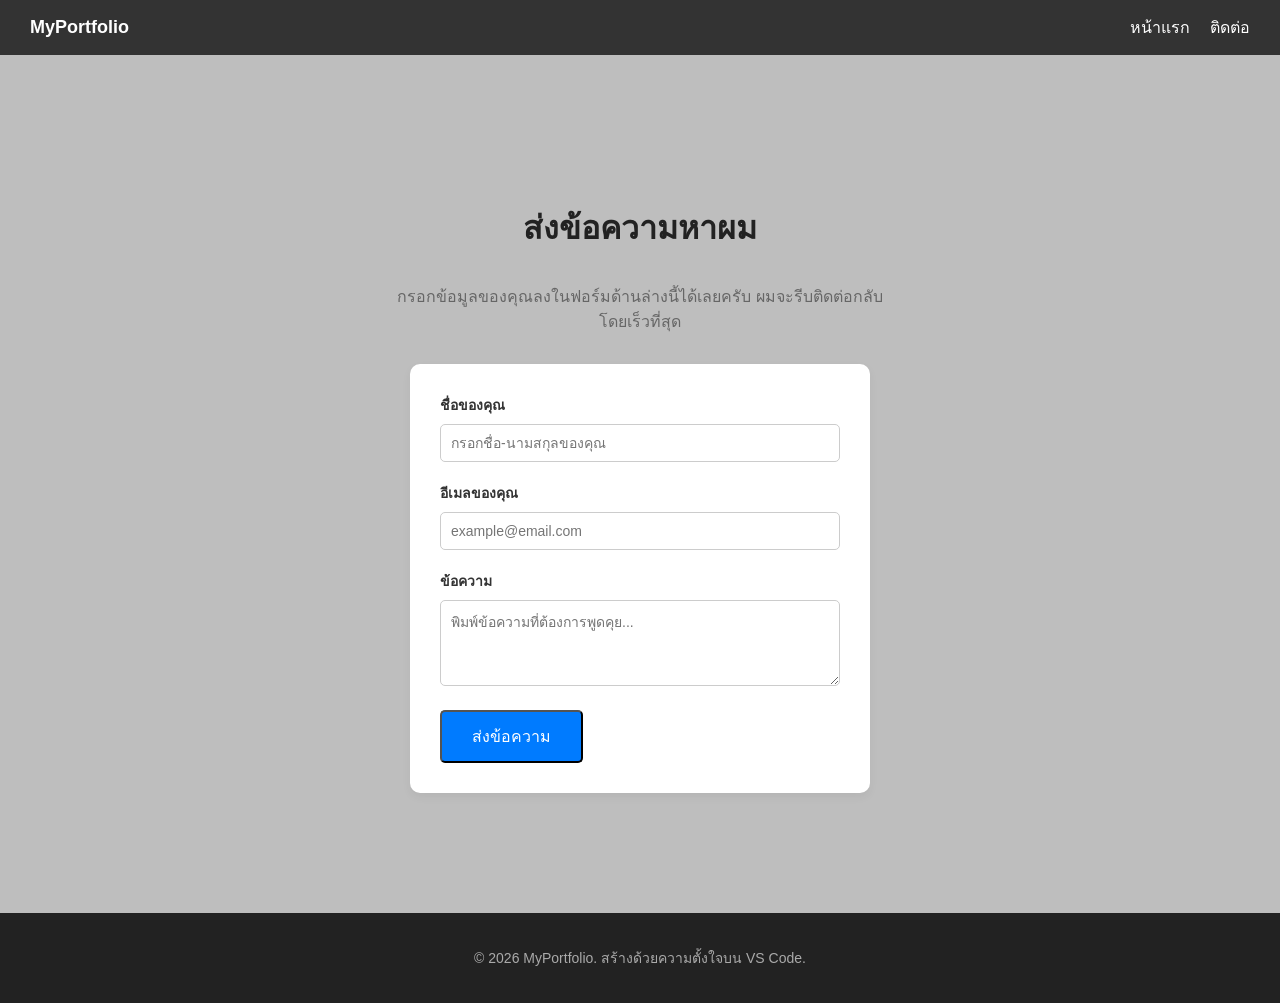
==== contact.html @ 9a404a73 "First commit - My Portfolio website" ====
<!DOCTYPE html>
<html>
<head>
  <meta charset="UTF-8">
  <title>ติดต่อฉัน - MyPortfolio</title>
  <!-- เชื่อมโยงไฟล์ CSS ที่อยู่ในโฟลเดอร์ css -->
  <link rel="stylesheet" href="CSS/style.css">
</head>
<body class="contact-page">

  <!-- 1. แถบเมนูด้านบน (Navbar) -->
  <nav>
    <div class="logo">MyPortfolio</div>
    <ul class="nav-links">
      <!-- เพิ่มลิงก์ย้อนกลับมาหน้าแรกได้ด้วย -->
      <li><a href="index.html">หน้าแรก</a></li>
      <li><a href="contact.html">ติดต่อ</a></li>
    </ul>
  </nav>

  <!-- 2. ส่วนแบนเนอร์หลัก (Hero Section) -->
<!-- ส่วนฟอร์มติดต่อ -->
  <section class="hero">
    <h1>ส่งข้อความหาผม</h1>
    <p>กรอกข้อมูลของคุณลงในฟอร์มด้านล่างนี้ได้เลยครับ ผมจะรีบติดต่อกลับโดยเร็วที่สุด</p>
    
    <!-- 
      - action="..." คือที่อยู่ที่จะให้ข้อมูลถูกส่งไป (เอา URL จาก Formspree มาใส่ตรงนี้)
      - method="POST" คือวิธีการส่งข้อมูลแบบลับ/ปลอดภัย
    -->
    <form class="contact-form" action="https://formspree.io/f/xwlvqrbk" method="POST">
      
      <div class="form-group">
        <label for="name">ชื่อของคุณ</label>
        <!-- name="name" สำคัญมาก! Backend จะใช้ชื่อนี้ในการดึงข้อมูล -->
        <input type="text" id="name" name="name" placeholder="กรอกชื่อ-นามสกุลของคุณ" required>
      </div>

      <div class="form-group">
        <label for="email">อีเมลของคุณ</label>
        <input type="email" id="email" name="email" placeholder="example@email.com" required>
      </div>

      <div class="form-group">
        <label for="message">ข้อความ</label>
        <textarea id="message" name="message" rows="4" placeholder="พิมพ์ข้อความที่ต้องการพูดคุย..." required></textarea>
      </div>

      <button type="submit" class="hero-btn">ส่งข้อความ</button>
    </form>

    
  </section>

</body>
<!-- ส่วนท้ายเว็บไซต์ (Footer) -->
  <footer>
    <p>&copy; 2026 MyPortfolio. สร้างด้วยความตั้งใจบน VS Code.</p>
  </footer>
</html>
---- CSS/style.css ----
/* ==================================
   1. Global Style (ค่าพื้นฐานที่ใช้ร่วมกันทุกหน้า)
================================== */
body {
  margin: 0;
  font-family: Arial, sans-serif;
  background-color: #BEBEBE;
}

/* ==================================
   2. สไตล์เฉพาะสำหรับหน้าแรก (index.html)
================================== */
body.index-page {
  height: 100vh;
  display: flex;
  justify-content: center;
  align-items: center;
}

/* ==================================
   3. Navbar Style (แถบเมนูด้านบน)
================================== */
nav {
  background-color: #333333;
  color: white;
  padding: 15px 30px;
  display: flex;
  justify-content: space-between;
  align-items: center;
}

.logo {
  font-weight: bold;
  font-size: 18px;
}

.nav-links {
  display: flex;
  list-style: none;
  gap: 20px;
  margin: 0;
  padding: 0;
}

.nav-links a {
  color: white;
  text-decoration: none;
  transition: color 0.3s;
}

.nav-links a:hover {
  color: #4CAF50;
}

/* ==================================
   4. Index Page Components (การ์ดโปรไฟล์)
================================== */
.profile-card {
  background-color: white;
  padding: 40px;
  border-radius: 15px;
  box-shadow: 0 8px 16px rgba(0,0,0,0.1);
  text-align: center;
  width: 320px;
}

.profile-img {
  width: 120px;
  height: 120px;
  border-radius: 50%;
  object-fit: cover;
  margin-bottom: 20px;
  border: 3px solid #4CAF50;
}

.profile-card h1 {
  font-size: 24px;
  color: #333333;
  margin-bottom: 10px;
}

.profile-card p {
  color: #777777;
  font-size: 14px;
  margin-bottom: 25px;
  line-height: 1.4;
}

.btn {
  display: block;
  background-color: #4CAF50;
  color: white;
  padding: 12px 0;
  border-radius: 5px;
  text-decoration: none;
  font-size: 16px;
  transition: background-color 0.3s;
}

.btn:hover {
  background-color: #45a049;
}

/* ==================================
   5. Contact Page Components (หน้าติดต่อ)
================================== */
.hero {
  background-color: #BEBEBE;
  padding: 80px 20px;
  margin-top: 40px;
  display: flex;
  flex-direction: column;
  align-items: center;
  text-align: center;
}

.hero h1 {
  font-size: 32px;
  color: #222222;
  margin-bottom: 15px;
}

.hero p {
  color: #666666;
  font-size: 16px;
  margin-bottom: 30px;
  max-width: 500px;
}

.hero-btn {
  background-color: #007bff;
  color: white;
  padding: 12px 30px;
  font-size: 16px;
  border-radius: 5px;
  text-decoration: none;
  transition: background-color 0.3s;
}

.hero-btn:hover {
  background-color: #0056b3;
}
/* ==================================
   6. Contact Form Style (ตกแต่งฟอร์มติดต่อ)
================================== */

/* ตกแต่งกล่องฟอร์มสีขาวรอบนอก */
.contact-form {
  background-color: white;       /* พื้นหลังสีขาว */
  padding: 30px;                 /* ระยะห่างขอบด้านในทุกด้าน 30 พิกเซล */
  border-radius: 10px;           /* ทำมุมกล่องให้โค้งมน */
  box-shadow: 0 4px 10px rgba(0,0,0,0.05); /* ใส่เงาจาง ๆ ใต้กล่อง */
  width: 100%;                   /* ความกว้างเต็มพื้นที่ที่รองรับได้ */
  max-width: 400px;              /* จำกัดความกว้างสูงสุดไม่เกิน 400 พิกเซล */
  text-align: left;              /* จัดข้อความชิดซ้าย */
}

/* จัดระยะห่างระหว่างแต่ละช่องกรอกข้อมูล */
.form-group {
  margin-bottom: 20px;           /* เว้นพื้นที่ด้านล่าง 20 พิกเซล */
}

/* ตกแต่งป้ายชื่อหัวข้อช่องกรอก */
.form-group label {
  display: block;                /* บังคับให้อยู่คนละบรรทัดกับช่องกรอก */
  margin-bottom: 8px;            /* เว้นระยะห่างจากช่องกรอกด้านล่างนิดหน่อย */
  color: #333333;                /* สีตัวอักษรเทาเข้ม */
  font-weight: bold;             /* ตัวอักษรหนา */
  font-size: 14px;               /* ขนาดตัวอักษร 14 พิกเซล */
}

/* ตกแต่งช่องพิมพ์ข้อความ (input) และกล่องข้อความยาว (textarea) */
.form-group input,
.form-group textarea {
  width: 100%;                   /* ความกว้างเต็ม 100% ของกล่องแม่ */
  padding: 10px;                 /* ระยะห่างขอบด้านในสำหรับพิมพ์ */
  border: 1px solid #ccc;        /* เส้นขอบสีเทาอ่อน */
  border-radius: 5px;            /* ทำมุมช่องกรอกให้โค้งมนเล็กน้อย */
  font-size: 14px;               /* ขนาดตัวอักษรข้างใน */
  box-sizing: border-box;        /* ป้องกันไม่ให้ขนาด padding ดันให้ช่องกว้างเกินขอบจอ */
  font-family: Arial, sans-serif;/* กำหนดฟอนต์มาตรฐาน */
}

/* เอฟเฟกต์เวลาเอาเมาส์คลิกเข้าไปพิมพ์ในช่อง */
.form-group input:focus,
.form-group textarea:focus {
  outline: none;                 /* เอาเส้นกรอบสีดำค่าเริ่มต้นของเบราว์เซอร์ออก */
  border-color: #007bff;         /* เปลี่ยนสีเส้นขอบเป็นสีฟ้า */
  box-shadow: 0 0 5px rgba(0, 123, 255, 0.3); /* เรืองแสงสีฟ้าจาง ๆ รอบกรอบ */
}

/* ==================================
   7. Projects Section Style (ตกแต่งส่วนผลงาน)
================================== */

/* กำหนดระยะห่างของกล่องผลงานไม่ให้ชิดกับการ์ดโปรไฟล์เกินไป และจำกัดความกว้าง */
.projects-section {
  margin-left: 40px;            /* เว้นระยะห่างจากซ้าย (ดันออกห่างจากการ์ดโปรไฟล์) 40 พิกเซล */
  max-width: 500px;             /* จำกัดความกว้างสูงสุดของกล่องผลงานไม่ให้กว้างเกินไป */
}

/* ตกแต่งหัวข้อ "ผลงานของฉัน" */
.projects-section h2 {
  font-size: 22px;              /* ขนาดตัวอักษร 22 พิกเซล */
  color: #333333;               /* สีตัวอักษรเทาเข้ม */
  margin-bottom: 15px;          /* เว้นระยะห่างด้านล่างก่อนถึงการ์ดผลงาน */
}

/* จัดเรียงการ์ดผลงานด้านในให้เรียงต่อกันลงมาในแนวตั้ง */
.project-grid {
  display: flex;                /* เปิดใช้งานระบบจัดเรียงกล่องแบบยืดหยุ่น (Flexbox) */
  flex-direction: column;       /* กำหนดทิศทางการเรียงจากบนลงล่าง (แนวตั้ง) */
  gap: 15px;                    /* เว้นระยะห่างระหว่างแต่ละการ์ด 15 พิกเซล */
}

/* ตกแต่งกล่องการ์ดผลงานแต่ละชิ้น */
.project-card {
  background-color: white;      /* พื้นหลังสีขาว */
  padding: 20px;                /* ระยะห่างขอบด้านในทุกด้าน 20 พิกเซล */
  border-radius: 10px;          /* ทำมุมกล่องให้โค้งมน */
  box-shadow: 0 4px 10px rgba(0,0,0,0.05); /* ใส่เงาจาง ๆ ใต้การ์ด */
  border-left: 4px solid #4CAF50; /* เพิ่มเส้นขอบสีเขียวหนา 4 พิกเซลเฉพาะด้านซ้าย (เพื่อความสวยงาม) */
}

/* ตกแต่งชื่อหัวข้อโปรเจกต์ในแต่ละการ์ด */
.project-card h3 {
  font-size: 16px;              /* ขนาดตัวอักษร 16 พิกเซล */
  color: #222222;               /* สีตัวอักษรเกือบดำ */
  margin: 0 0 8px 0;            /* ลบค่าระยะห่างรอบตัวออก ยกเว้นเว้นด้านล่าง 8 พิกเซล */
}

/* ตกแต่งข้อความรายละเอียดโปรเจกต์ */
.project-card p {
  font-size: 13px;              /* ขนาดตัวอักษร 13 พิกเซล */
  color: #666666;               /* สีตัวอักษรเทากลาง */
  margin: 0;                    /* ลบระยะห่างรอบตัวออกให้เป็นศูนย์ */
  line-height: 1.4;             /* ระยะห่างระหว่างบรรทัดให้อ่านง่ายขึ้น */
}

/* ==================================
   8. Welcome Hero & Main Content Style (หน้าแรกส่วนบนและเนื้อหา)
================================== */

/* ปรับ body ของหน้าแรกให้รองรับเนื้อหายาวขึ้น (เลื่อนลงดูได้) */
body.index-page {
  /* เอา display: flex กับ height: 100vh เดิมออก เพื่อให้หน้าเว็บเลื่อนขึ้นลงได้ธรรมชาติ */
  display: block;
  height: auto;
}

/* ตกแต่งส่วนต้อนรับด้านบน */
.welcome-hero {
  background: linear-gradient(135deg, #333333, #444444);
  color: white;
  padding: 60px 20px;
  text-align: center;
}

.welcome-hero h1 {
  font-size: 32px;
  margin-bottom: 10px;
  color: white;
}

.welcome-hero p {
  font-size: 16px;
  color: #cccccc;
  margin: 0;
}

/* จัดระเบียบกล่องเนื้อหาหลัก (โปรไฟล์ + ผลงาน) ให้อยู่ตรงกลางหน้าจอ */
.main-content {
  display: flex;
  justify-content: center;
  align-items: flex-start;
  padding: 50px 20px;
  gap: 40px; /* ระยะห่างระหว่างกล่องโปรไฟล์กับผลงาน */
  flex-wrap: wrap; /* ถ้ารอบจอแคบ ให้ปัดลงมาบรรทัดเดียวกันอัตโนมัติ */
}

/* ==================================
   9. Footer Style (ตกแต่งส่วนท้ายเว็บไซต์)
================================== */
footer {
  background-color: #222222;    /* พื้นหลังสีดำอมเทาเข้ม */
  color: #aaaaaa;               /* ตัวหนังสือสีเทากลาง ๆ สบายตา */
  text-align: center;           /* จัดข้อความให้อยู่กึ่งกลาง */
  padding: 20px;                /* เว้นระยะขอบด้านใน */
  font-size: 14px;              /* ขนาดตัวอักษร 14 พิกเซล */
  margin-top: 40px;             /* เว้นระยะห่างจากเนื้อหาด้านบน */
}

/* ==================================
   10. Responsive Design (ปรับแต่งสำหรับมือถือ)
================================== */

/* ทำงานเมื่อหน้าจอมีความกว้างน้อยกว่าหรือเท่ากับ 768 พิกเซล (ขนาดแท็บเล็ต/มือถือ) */
@media (max-width: 768px) {

  /* 1. ปรับหน้าแรก: ให้กล่องเนื้อหาหลัก (โปรไฟล์กับผลงาน) เรียงต่อกันเป็นแนวตั้ง */
  .main-content {
    flex-direction: column;     /* สลับทิศทางจากการเรียงข้าง ๆ เป็นเรียงบนลงล่าง */
    align-items: center;        /* จัดให้อยู่กึ่งกลางหน้าจอ */
    gap: 30px;                  /* ปรับระยะห่างระหว่างกล่อง */
  }

  /* 2. ปรับกล่องผลงาน: ให้ความกว้างเต็มจอและไม่ต้องเว้นระยะซ้าย */
  .projects-section {
    margin-left: 0;             /* ลบระยะห่างซ้ายออก */
    width: 100%;                /* ขยายความกว้างเต็มพื้นที่ */
    max-width: 320px;           /* จำกัดขนาดให้เท่ากับการ์ดโปรไฟล์ */
  }

  /* 3. ปรับแถบเมนู Navbar: ให้จัดเรียงแบบแนวตั้งถ้าจอแคบเกินไป */
  nav {
    flex-direction: column;     /* เรียงโลโก้ไว้บน เมนูไว้ล่าง */
    gap: 10px;                  /* เว้นระยะห่าง */
    padding: 15px;              /* ลดขนาดขอบรอบนอก */
  }

}

/* ==================================
   11. Animations & Hover Effects (เอฟเฟกต์และการเคลื่อนไหว)
================================== */

/* 1. เอฟเฟกต์เมื่อเอาเมาส์ชี้ที่การ์ดโปรไฟล์และการ์ดผลงาน ให้ลอยขึ้นนิดหน่อย */
.profile-card,
.project-card {
  transition: transform 0.3s ease, box-shadow 0.3s ease; 
  /* transform 0.3s = เวลาขยับตำแหน่งใช้เวลา 0.3 วินาที */
  /* box-shadow 0.3s = เวลาเงาเปลี่ยนใช้เวลา 0.3 วินาที */
  /* ease = ความเร็วแบบค่อย ๆ เริ่มและค่อย ๆ จบอย่างนุ่มนวล */
}

/* เมื่อเอาเมาส์ไปชี้ (Hover) ที่การ์ด */
.profile-card:hover,
.project-card:hover {
  transform: translateY(-5px);                  /* สั่งให้ขยับแกน Y ขึ้นไปด้านบน 5 พิกเซล */
  box-shadow: 0 12px 24px rgba(0, 0, 0, 0.15); /* เพิ่มเงาให้เข้มและกว้างขึ้น เพื่อให้เกิดมิติเหมือนการ์ดลอยขึ้นมา */
}

/* 2. เอฟเฟกต์รูปโปรไฟล์ เมื่อเอาเมาส์ชี้ให้หมุนหรือขยายเล็กน้อย */
.profile-img {
  transition: transform 0.4s ease;              /* กำหนดความนุ่มนวลในการขยายรูป */
}

.profile-img:hover {
  transform: scale(1.05);                       /* ขยายขนาดรูปภาพให้ใหญ่ขึ้น 1.05 เท่า (5%) */
}
/* 3. เอฟเฟกต์ปุ่มกด ให้ยุบลงเล็กน้อยเวลาคลิก */
.btn:active,
.hero-btn:active {
  transform: scale(0.98);                       /* ย่อปุ่มลงเล็กน้อย (0.98 เท่า) ให้ความรู้สึกเหมือนปุ่มยุบลงไปจริงๆ ตอนนิ้วกด */
}
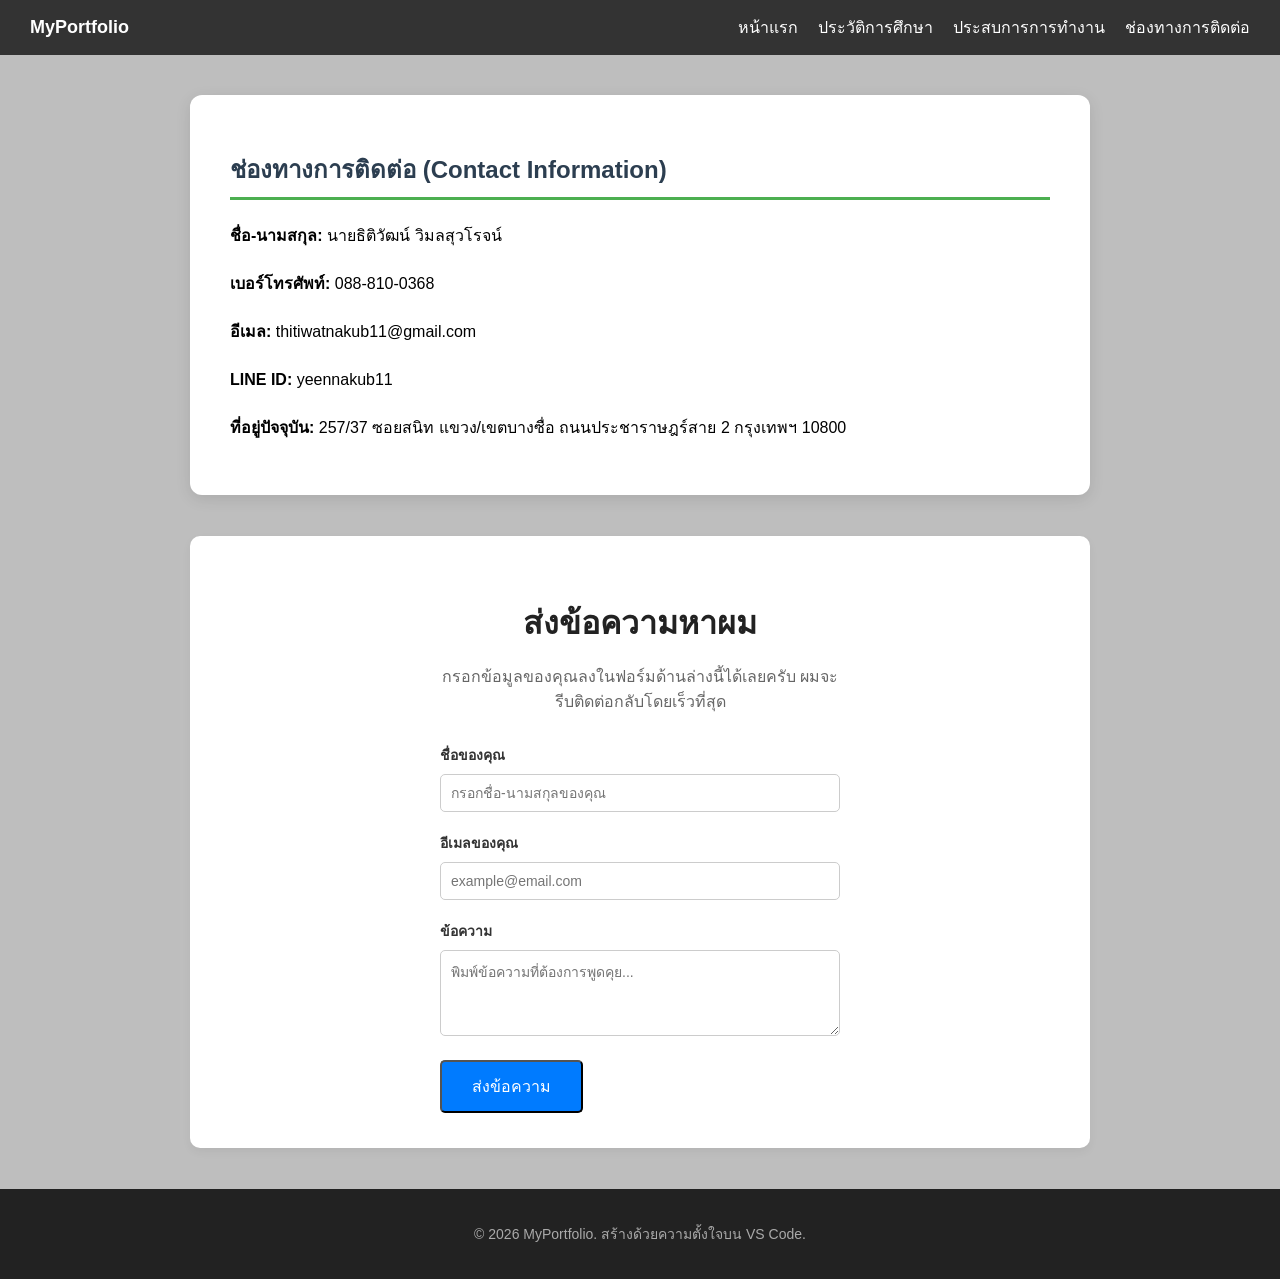
==== commit fed030a2: "Update portfolio with complete multi-page structure and contact form" ====
--- a/contact.html
+++ b/contact.html
@@ -1,3 +1,4 @@
+ <!-- ช่องทางการติดต่อ -->
 <!DOCTYPE html>
 <html>
 <head>
@@ -9,26 +10,44 @@
 <body class="contact-page">
 
   <!-- 1. แถบเมนูด้านบน (Navbar) -->
-  <nav>
+    <nav>
     <div class="logo">MyPortfolio</div>
     <ul class="nav-links">
-      <!-- เพิ่มลิงก์ย้อนกลับมาหน้าแรกได้ด้วย -->
       <li><a href="index.html">หน้าแรก</a></li>
-      <li><a href="contact.html">ติดต่อ</a></li>
+      <li><a href="education.html">ประวัติการศึกษา</a></li>
+      <li><a href="experience.html">ประสบการการทำงาน</a></li>
+      <li><a href="contact.html">ช่องทางการติดต่อ</a></li>
     </ul>
   </nav>
+
+  <!-- เนื้อหาหลัก -->
+  <main class="container">
+    <section class="content-card">
+        <h2>ช่องทางการติดต่อ (Contact Information)</h2>
+        
+        <div class="contact-details" style="line-height: 2;">
+            <p><strong>ชื่อ-นามสกุล:</strong> นายธิติวัฒน์ วิมลสุวโรจน์</p>
+            <p><strong>เบอร์โทรศัพท์:</strong> 088-810-0368</p>
+            <p><strong>อีเมล:</strong> thitiwatnakub11@gmail.com</p>
+            <p><strong>LINE ID:</strong> yeennakub11</p>
+            <p><strong>ที่อยู่ปัจจุบัน:</strong> 257/37 ซอยสนิท แขวง/เขตบางซื่อ ถนนประชาราษฎร์สาย 2 กรุงเทพฯ 10800</p>
+        </div>
+    </section>
+  </main>
 
   <!-- 2. ส่วนแบนเนอร์หลัก (Hero Section) -->
 <!-- ส่วนฟอร์มติดต่อ -->
   <section class="hero">
-    <h1>ส่งข้อความหาผม</h1>
-    <p>กรอกข้อมูลของคุณลงในฟอร์มด้านล่างนี้ได้เลยครับ ผมจะรีบติดต่อกลับโดยเร็วที่สุด</p>
+
     
     <!-- 
       - action="..." คือที่อยู่ที่จะให้ข้อมูลถูกส่งไป (เอา URL จาก Formspree มาใส่ตรงนี้)
       - method="POST" คือวิธีการส่งข้อมูลแบบลับ/ปลอดภัย
     -->
     <form class="contact-form" action="https://formspree.io/f/xwlvqrbk" method="POST">
+    <h1 style="text-align: center;">ส่งข้อความหาผม</h1>
+    <p style="text-align: center;">กรอกข้อมูลของคุณลงในฟอร์มด้านล่างนี้ได้เลยครับ ผมจะรีบติดต่อกลับโดยเร็วที่สุด</p>
+    
       
       <div class="form-group">
         <label for="name">ชื่อของคุณ</label>
@@ -51,10 +70,10 @@
 
     
   </section>
-
-</body>
-<!-- ส่วนท้ายเว็บไซต์ (Footer) -->
+  <!-- ส่วนท้ายเว็บไซต์ (Footer) -->
   <footer>
     <p>&copy; 2026 MyPortfolio. สร้างด้วยความตั้งใจบน VS Code.</p>
   </footer>
+
+</body>
 </html>
--- a/CSS/style.css
+++ b/CSS/style.css
@@ -106,7 +106,7 @@
 ================================== */
 .hero {
   background-color: #BEBEBE;
-  padding: 80px 20px;
+  padding: 1px 20px;
   margin-top: 40px;
   display: flex;
   flex-direction: column;
@@ -147,7 +147,7 @@
 /* ตกแต่งกล่องฟอร์มสีขาวรอบนอก */
 .contact-form {
   background-color: white;       /* พื้นหลังสีขาว */
-  padding: 30px;                 /* ระยะห่างขอบด้านในทุกด้าน 30 พิกเซล */
+  padding: 35px 250px;;                /* ระยะห่างขอบด้านในทุกด้าน 30 พิกเซล */
   border-radius: 10px;           /* ทำมุมกล่องให้โค้งมน */
   box-shadow: 0 4px 10px rgba(0,0,0,0.05); /* ใส่เงาจาง ๆ ใต้กล่อง */
   width: 100%;                   /* ความกว้างเต็มพื้นที่ที่รองรับได้ */
@@ -252,7 +252,7 @@
 .welcome-hero {
   background: linear-gradient(135deg, #333333, #444444);
   color: white;
-  padding: 60px 20px;
+  padding: 30px 20px;
   text-align: center;
 }
 
@@ -352,4 +352,38 @@
 .btn:active,
 .hero-btn:active {
   transform: scale(0.98);                       /* ย่อปุ่มลงเล็กน้อย (0.98 เท่า) ให้ความรู้สึกเหมือนปุ่มยุบลงไปจริงๆ ตอนนิ้วกด */
+}
+
+/* จัดการกล่องเนื้อหาหลักให้เป็นการ์ดสีขาวแบบหน้าแรก */
+.container {
+    max-width: 900px;         /* กำหนดความกว้างไม่ให้กว้างเกินไป */
+    margin: 40px auto;        /* จัดให้อยู่ตรงกลางหน้าจอ */
+    padding: 0 20px;
+}
+
+.content-card {
+    background-color: #ffffff; /* พื้นหลังสีขาว */
+    padding: 35px 40px;        /* ระยะห่างด้านในกล่อง */
+    border-radius: 12px;       /* ทำมุมกล่องให้โค้งมน */
+    box-shadow: 0 4px 15px rgba(0, 0, 0, 0.1); /* ใส่เงาฟุ้งๆ ให้กล่องดูลอยออกมา */
+    text-align: left;
+}
+
+/* ตกแต่งหัวข้อ */
+.content-card h2 {
+    color: #2c3e50;
+    border-bottom: 3px solid #4CAF50; /* ขีดเส้นใต้สีเขียวใต้หัวข้อใหญ่ */
+    padding-bottom: 8px;
+    margin-bottom: 20px;
+}
+
+.content-card h3 {
+    color: #333333;
+    margin-top: 15px;
+}
+
+/* จัดระยะห่างรายการ Bullet points */
+.content-card ul {
+    padding-left: 20px;
+    line-height: 1.8;
 }
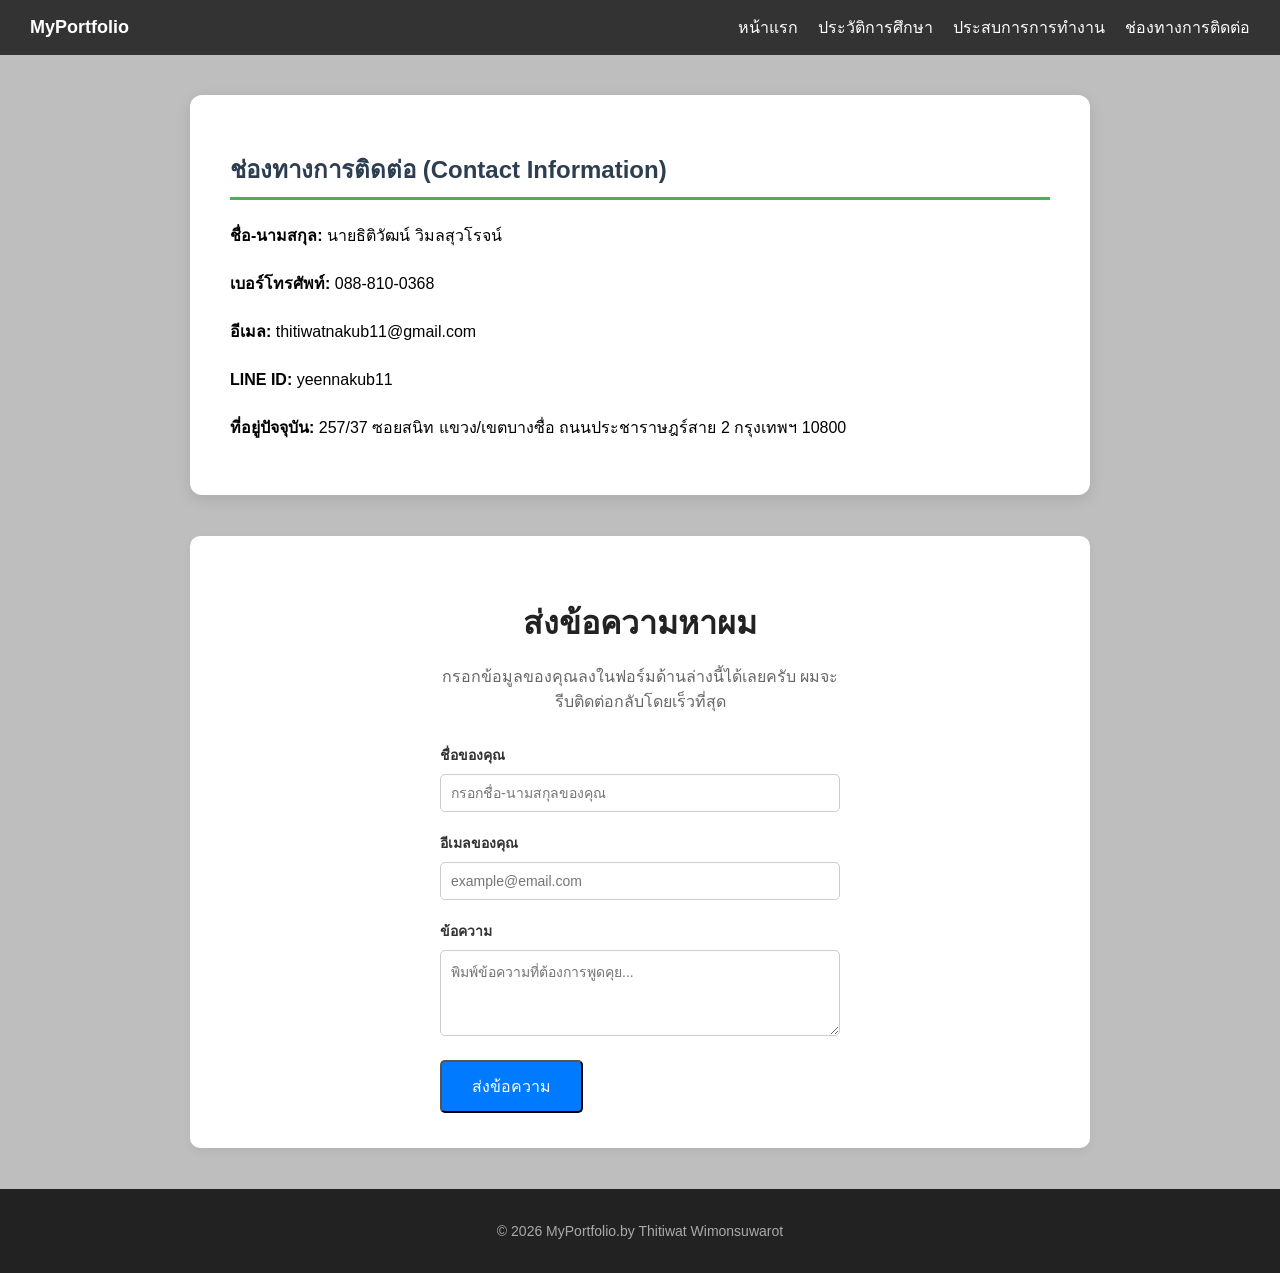
==== commit aab7fa5e: "Update portfolio with complete multi-page structure and contact form" ====
--- a/contact.html
+++ b/contact.html
@@ -72,7 +72,7 @@
   </section>
   <!-- ส่วนท้ายเว็บไซต์ (Footer) -->
   <footer>
-    <p>&copy; 2026 MyPortfolio. สร้างด้วยความตั้งใจบน VS Code.</p>
+    <p>&copy; 2026 MyPortfolio.by Thitiwat Wimonsuwarot</p>
   </footer>
 
 </body>
